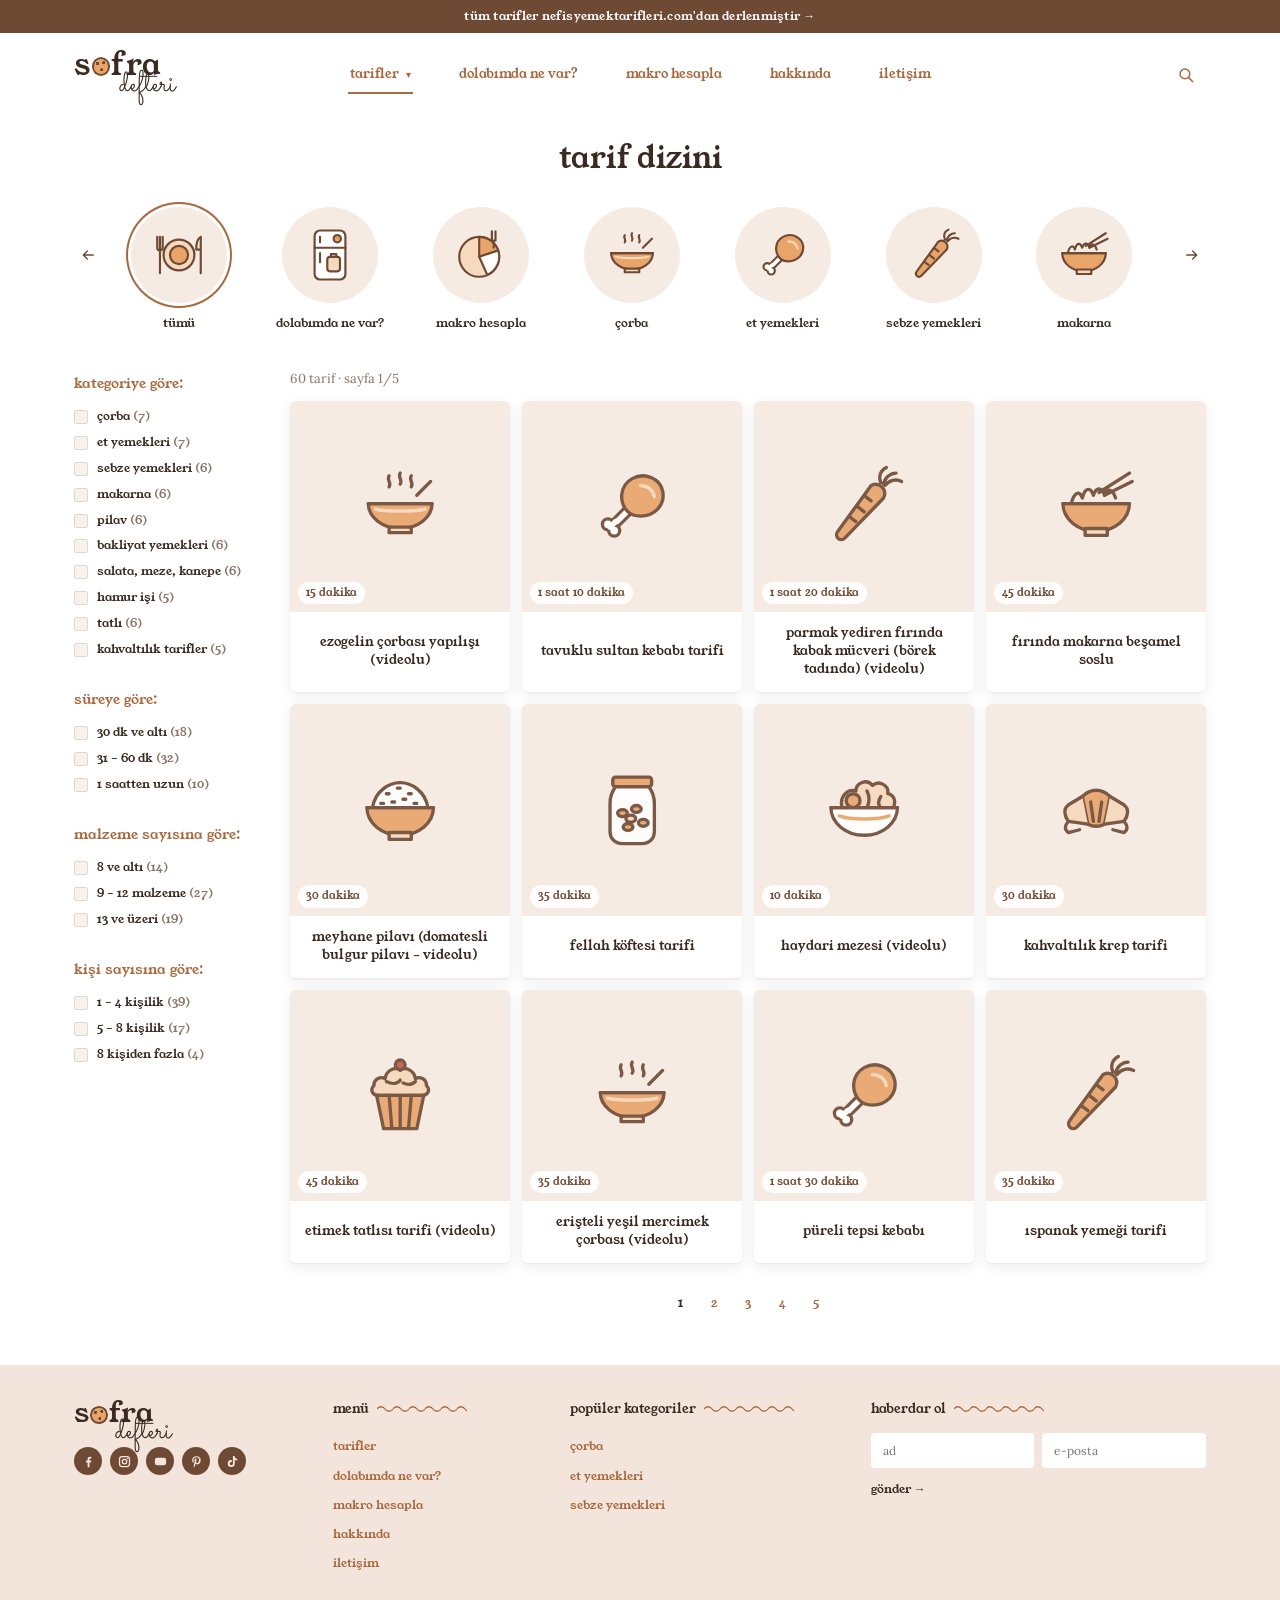
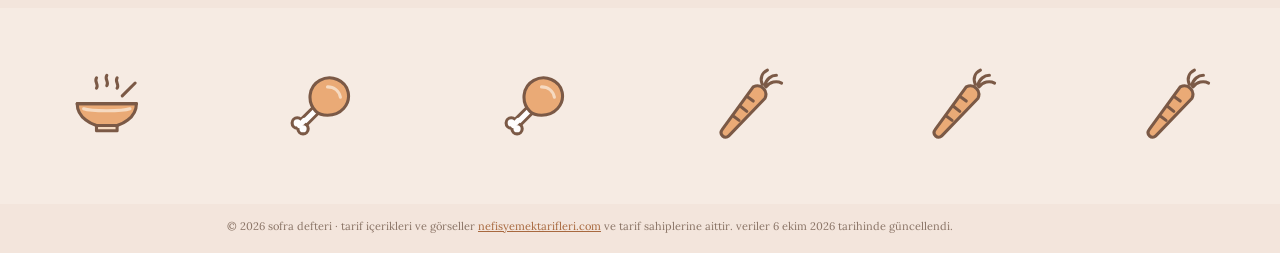
==== frontend/index.html @ 91c3bd10 "Proje dosyalarını repo köküne taşı, README, MIT lisansı ve og:image ekle - tarif-sitesi/ klasöründek" ====
<!doctype html>
<html lang="tr">
<head>
  <meta charset="utf-8">
  <meta name="viewport" content="width=device-width, initial-scale=1">
  <title>sofra defteri · tarif dizini</title>
  <meta name="description" content="Türk mutfağından seçilmiş tarifler: kategori, süre ve malzemeye göre filtrele, dolabındaki malzemelerle yapabileceklerini bul, günlük makro ihtiyacını hesapla.">
  <!-- Paylaşım önizlemesi (WhatsApp, X, LinkedIn, Facebook...) -->
  <link rel="canonical" href="https://sofradefteri.vercel.app/frontend/">
  <meta property="og:type" content="website">
  <meta property="og:site_name" content="sofra defteri">
  <meta property="og:locale" content="tr_TR">
  <meta property="og:title" content="sofra defteri · tarif dizini">
  <meta property="og:description" content="Türk mutfağından seçilmiş tarifler: kategori, süre ve malzemeye göre filtrele, dolabındaki malzemelerle yapabileceklerini bul, günlük makro ihtiyacını hesapla.">
  <meta property="og:url" content="https://sofradefteri.vercel.app/frontend/">
  <meta property="og:image" content="https://sofradefteri.vercel.app/og-image.png">
  <meta property="og:image:width" content="1200">
  <meta property="og:image:height" content="630">
  <meta property="og:image:alt" content="sofra defteri logosu ve yemek kategorisi ikonları">
  <meta name="twitter:card" content="summary_large_image">
  <meta name="twitter:title" content="sofra defteri · tarif dizini">
  <meta name="twitter:description" content="Türk mutfağından seçilmiş tarifler: kategori, süre ve malzemeye göre filtrele, dolabındaki malzemelerle yapabileceklerini bul, günlük makro ihtiyacını hesapla.">
  <meta name="twitter:image" content="https://sofradefteri.vercel.app/og-image.png">
  <meta name="referrer" content="no-referrer">
  <link rel="icon" href="data:image/svg+xml,%3Csvg xmlns='http://www.w3.org/2000/svg' viewBox='0 0 64 64'%3E%3Ccircle cx='32' cy='32' r='30' fill='%23f6ebe3'/%3E%3Cpath d='M14 32h36a18 18 0 0 1-36 0z' fill='%23e9a46a' stroke='%236e4a35' stroke-width='3'/%3E%3C/svg%3E">
  <link rel="preconnect" href="https://fonts.googleapis.com">
  <link rel="preconnect" href="https://fonts.gstatic.com" crossorigin>
  <link href="https://fonts.googleapis.com/css2?family=Young+Serif&family=Lora:wght@400;500;600&family=Sacramento&display=swap" rel="stylesheet">
  <link rel="stylesheet" href="css/style.css">
</head>
<body>
  <a class="skip-link" href="#main">içeriğe geç</a>

  <!-- Duyuru şeridi -->
  <div class="announce">
    <a href="https://www.nefisyemektarifleri.com" target="_blank" rel="noopener">
      tüm tarifler nefisyemektarifleri.com'dan derlenmiştir <span aria-hidden="true">→</span>
    </a>
  </div>

  <!-- Üst menü -->
  <header class="site-header">
    <div class="container header-inner">
      <a href="#/" class="logo" aria-label="sofra defteri ana sayfa">
        <span class="logo-word">s<span class="logo-dot" aria-hidden="true"></span>fra</span>
        <span class="logo-script">defteri</span>
      </a>

      <button class="nav-toggle" type="button" aria-expanded="false" aria-controls="main-nav" aria-label="menüyü aç">
        <span></span><span></span><span></span>
      </button>

      <nav id="main-nav" class="main-nav" aria-label="ana menü">
        <a href="#/" class="nav-link is-active" data-nav="recipes">tarifler <span class="caret" aria-hidden="true">▾</span></a>
        <a href="#/dolabim" class="nav-link" data-nav="pantry">dolabımda ne var?</a>
        <a href="#/makro" class="nav-link" data-nav="macro">makro hesapla</a>
        <a href="#/hakkinda" class="nav-link" data-nav="about">hakkında</a>
        <a href="#/iletisim" class="nav-link" data-nav="contact">iletişim</a>
      </nav>

      <button class="search-toggle" type="button" aria-expanded="false" aria-controls="search-bar" aria-label="tariflerde ara">
        <svg viewBox="0 0 24 24" width="18" height="18" aria-hidden="true"><circle cx="10.5" cy="10.5" r="6.5" fill="none" stroke="currentColor" stroke-width="2"/><path d="M15.5 15.5 21 21" stroke="currentColor" stroke-width="2" stroke-linecap="round"/></svg>
      </button>
    </div>

    <div id="search-bar" class="search-bar" hidden>
      <div class="container">
        <label class="search-field">
          <span class="visually-hidden">tarif ya da malzeme ara</span>
          <input id="search-input" type="search" placeholder="tarif adı ya da malzeme ara… (ör. mercimek, kıyma)" autocomplete="off">
        </label>
      </div>
    </div>
  </header>

  <main id="main">
    <!-- Liste görünümü -->
    <section id="view-index" class="view" aria-labelledby="index-title">
      <h1 id="index-title" class="page-title">tarif dizini</h1>

      <div class="cat-carousel container">
        <button class="carousel-arrow prev" type="button" aria-label="önceki kategoriler">
          <svg viewBox="0 0 24 24" width="16" height="16" aria-hidden="true"><path d="M20 12H5m6-6-6 6 6 6" fill="none" stroke="currentColor" stroke-width="2" stroke-linecap="round" stroke-linejoin="round"/></svg>
        </button>
        <ul id="cat-track" class="cat-track" role="list"></ul>
        <button class="carousel-arrow next" type="button" aria-label="sonraki kategoriler">
          <svg viewBox="0 0 24 24" width="16" height="16" aria-hidden="true"><path d="M4 12h15m-6-6 6 6-6 6" fill="none" stroke="currentColor" stroke-width="2" stroke-linecap="round" stroke-linejoin="round"/></svg>
        </button>
      </div>

      <div class="index-layout container">
        <button class="filter-toggle" type="button" aria-expanded="false" aria-controls="filters">
          filtrele <span id="filter-badge" class="filter-badge" hidden></span>
        </button>

        <aside id="filters" class="filters" aria-label="filtreler"></aside>

        <div class="results">
          <p id="result-info" class="result-info" aria-live="polite"></p>
          <ul id="recipe-grid" class="recipe-grid" role="list"></ul>
          <nav id="pagination" class="pagination" aria-label="sayfalar"></nav>
        </div>
      </div>
    </section>

    <!-- Dolabımda ne var? görünümü -->
    <section id="view-pantry" class="view" hidden></section>

    <!-- Makro hesaplama görünümü -->
    <section id="view-macro" class="view" hidden></section>

    <!-- Detay görünümü -->
    <section id="view-detail" class="view" hidden></section>

    <!-- Basit sayfalar -->
    <section id="view-page" class="view" hidden></section>
  </main>

  <!-- Alt bilgi -->
  <footer class="site-footer">
    <div class="container footer-grid">
      <div class="footer-brand">
        <a href="#/" class="logo" aria-label="sofra defteri ana sayfa">
          <span class="logo-word">s<span class="logo-dot" aria-hidden="true"></span>fra</span>
          <span class="logo-script">defteri</span>
        </a>
        <ul class="socials" role="list">
          <li><a href="#" aria-label="facebook"><svg viewBox="0 0 24 24" aria-hidden="true"><path d="M13.5 21v-7.5H16l.4-3h-2.9V8.6c0-.9.3-1.5 1.5-1.5h1.5V4.4c-.3 0-1.2-.1-2.2-.1-2.2 0-3.7 1.3-3.7 3.8v2.4H8.1v3h2.5V21z" fill="currentColor"/></svg></a></li>
          <li><a href="#" aria-label="instagram"><svg viewBox="0 0 24 24" aria-hidden="true"><rect x="4" y="4" width="16" height="16" rx="4.5" fill="none" stroke="currentColor" stroke-width="2"/><circle cx="12" cy="12" r="3.6" fill="none" stroke="currentColor" stroke-width="2"/><circle cx="16.8" cy="7.2" r="1.1" fill="currentColor"/></svg></a></li>
          <li><a href="#" aria-label="youtube"><svg viewBox="0 0 24 24" aria-hidden="true"><rect x="3" y="6" width="18" height="12" rx="3.5" fill="currentColor"/><path d="m10.3 9.3 4.6 2.7-4.6 2.7z" fill="#f3e5dc"/></svg></a></li>
          <li><a href="#" aria-label="pinterest"><svg viewBox="0 0 24 24" aria-hidden="true"><path d="M12.2 3.5c-4.8 0-7.2 3.4-7.2 6.3 0 1.7.7 3.3 2.1 3.9.2.1.4 0 .5-.3l.2-.8c.1-.3 0-.4-.2-.6-.4-.5-.7-1.1-.7-2 0-2.6 1.9-4.9 5-4.9 2.7 0 4.2 1.7 4.2 3.9 0 2.9-1.3 5.4-3.2 5.4-1.1 0-1.9-.9-1.6-2 .3-1.3.9-2.7.9-3.6 0-.8-.5-1.5-1.4-1.5-1.1 0-2 1.1-2 2.7 0 1 .3 1.6.3 1.6l-1.4 5.8c-.4 1.7-.1 3.8 0 4 0 .1.2.2.3.1.1-.2 1.4-1.8 1.9-3.4l.7-2.8c.4.7 1.4 1.3 2.5 1.3 3.3 0 5.6-3 5.6-7.1 0-3.1-2.6-6-6.5-6z" fill="currentColor"/></svg></a></li>
          <li><a href="#" aria-label="tiktok"><svg viewBox="0 0 24 24" aria-hidden="true"><path d="M15.6 3h-2.9v12.2a2.6 2.6 0 1 1-2.6-2.6c.3 0 .5 0 .8.1v-3a5.6 5.6 0 1 0 4.7 5.5V9.1a7 7 0 0 0 4 1.3V7.5a4.1 4.1 0 0 1-4-4.5z" fill="currentColor"/></svg></a></li>
        </ul>
      </div>

      <div class="footer-col">
        <h2 class="footer-heading">menü</h2>
        <ul role="list">
          <li><a href="#/">tarifler</a></li>
          <li><a href="#/dolabim">dolabımda ne var?</a></li>
          <li><a href="#/makro">makro hesapla</a></li>
          <li><a href="#/hakkinda">hakkında</a></li>
          <li><a href="#/iletisim">iletişim</a></li>
        </ul>
      </div>

      <div class="footer-col">
        <h2 class="footer-heading">popüler kategoriler</h2>
        <ul id="footer-cats" role="list"></ul>
      </div>

      <div class="footer-col footer-news">
        <h2 class="footer-heading">haberdar ol</h2>
        <form id="newsletter" class="newsletter" novalidate>
          <div class="newsletter-row">
            <label><span class="visually-hidden">adınız</span><input name="name" type="text" placeholder="ad" autocomplete="name"></label>
            <label><span class="visually-hidden">e-posta</span><input name="email" type="email" placeholder="e-posta" autocomplete="email" required></label>
          </div>
          <button type="submit" class="newsletter-send">gönder <span aria-hidden="true">→</span></button>
          <p class="newsletter-msg" role="status" aria-live="polite"></p>
        </form>
      </div>
    </div>

    <ul id="footer-strip" class="footer-strip" role="list"></ul>

    <p class="copyright container">
      © <span id="year"></span> sofra defteri · tarif içerikleri ve görseller
      <a href="https://www.nefisyemektarifleri.com" target="_blank" rel="noopener">nefisyemektarifleri.com</a>
      ve tarif sahiplerine aittir. <span id="data-date"></span>
    </p>
  </footer>

  <script src="js/icons.js"></script>
  <script src="js/app.js"></script>
</body>
</html>
---- frontend/css/style.css ----
/* ==========================================================================
   sofra defteri — tarif dizini
   Renkler ve ölçüler tek yerden yönetilsin diye değişkenlerde tutulur.
   ========================================================================== */
:root {
  --brown-900: #3b2a20;
  --brown-700: #6e4a35;   /* duyuru şeridi, ikon çizgileri */
  --brown-500: #a8693f;   /* menü linkleri, filtre başlıkları */
  --orange-300: #e9a46a;  /* ikon dolguları */
  --orange-100: #f7d9bd;
  --cream-200: #f6ebe3;   /* kategori daireleri */
  --cream-300: #f3e5dc;   /* footer */
  --line: #eadfd6;
  --text: #2b211b;
  --muted: #8a7466;
  --white: #ffffff;
  --card-shadow: 0 1px 2px rgba(59, 42, 32, .06), 0 4px 14px rgba(59, 42, 32, .08);
  --card-shadow-hover: 0 2px 4px rgba(59, 42, 32, .08), 0 12px 28px rgba(59, 42, 32, .14);

  --font-display: "Young Serif", Georgia, "Times New Roman", serif;
  --font-body: "Lora", Georgia, serif;
  --font-script: "Sacramento", "Brush Script MT", cursive;

  --container: 1180px;
  --gutter: 24px;
  --radius: 6px;
}

*, *::before, *::after { box-sizing: border-box; }
html { -webkit-text-size-adjust: 100%; scroll-behavior: smooth; }
body {
  margin: 0;
  background: var(--white);
  color: var(--text);
  font-family: var(--font-body);
  font-size: 15px;
  line-height: 1.55;
  overflow-x: hidden;
}
img { display: block; max-width: 100%; }
a { color: inherit; }
button { font: inherit; color: inherit; cursor: pointer; }
ul[role="list"] { list-style: none; margin: 0; padding: 0; }
[hidden] { display: none !important; }

.container { width: 100%; max-width: var(--container); margin: 0 auto; padding: 0 var(--gutter); }
.visually-hidden {
  position: absolute !important; width: 1px; height: 1px; overflow: hidden;
  clip: rect(0 0 0 0); white-space: nowrap; border: 0; padding: 0; margin: -1px;
}
.skip-link { position: absolute; left: -999px; top: 8px; background: var(--brown-700); color: #fff; padding: 8px 12px; z-index: 100; }
.skip-link:focus { left: 8px; }
:focus-visible { outline: 2px solid var(--brown-500); outline-offset: 2px; }

/* ---------- Duyuru şeridi ---------- */
.announce {
  background: var(--brown-700);
  color: #fff;
  text-align: center;
  font-family: var(--font-display);
  font-size: 12px;
  letter-spacing: .02em;
  padding: 7px 16px;
}
.announce a { text-decoration: none; }
.announce a:hover { text-decoration: underline; }

/* ---------- Header ---------- */
.site-header { background: var(--white); position: relative; z-index: 20; }
.header-inner {
  display: grid;
  grid-template-columns: 1fr auto 1fr;
  align-items: center;
  height: 84px;
}
.logo { text-decoration: none; display: inline-flex; flex-direction: column; line-height: 1; color: var(--brown-900); justify-self: start; }
.logo-word { font-family: var(--font-display); font-size: 30px; letter-spacing: .01em; display: inline-flex; align-items: center; }
.logo-dot {
  /* "o" harfi yerine kurabiye benzeri küçük daire (tasarımdaki logo detayı) */
  width: .62em; height: .62em; margin: .12em .04em 0; border-radius: 50%;
  background:
    radial-gradient(circle at 30% 35%, var(--brown-700) 0 9%, transparent 10%),
    radial-gradient(circle at 65% 30%, var(--brown-700) 0 8%, transparent 9%),
    radial-gradient(circle at 55% 68%, var(--brown-700) 0 9%, transparent 10%),
    var(--orange-300);
  box-shadow: inset 0 0 0 2px var(--brown-700);
}
.logo-script { font-family: var(--font-script); font-size: 30px; color: var(--brown-900); margin: -10px 0 0 52%; }

.main-nav { display: flex; gap: 44px; justify-self: center; }
.nav-link {
  font-family: var(--font-display);
  font-size: 13px;
  color: var(--brown-500);
  text-decoration: none;
  padding: 8px 2px;
  border-bottom: 2px solid transparent;
}
.nav-link .caret { font-size: 10px; margin-left: 4px; }
.nav-link:hover { color: var(--brown-700); }
.nav-link.is-active { border-bottom-color: var(--brown-500); }

.search-toggle {
  justify-self: end; border: 0; background: none; color: var(--brown-500);
  width: 40px; height: 40px; border-radius: 50%; display: grid; place-items: center;
}
.search-toggle:hover, .search-toggle[aria-expanded="true"] { background: var(--cream-200); }

.nav-toggle { display: none; }

.search-bar { border-top: 1px solid var(--line); border-bottom: 1px solid var(--line); background: var(--white); padding: 14px 0; }
.search-field input {
  width: 100%; border: 1px solid var(--line); border-radius: 999px;
  padding: 11px 18px; font: 15px var(--font-body); color: var(--text); background: #fffdfb;
}
.search-field input:focus { outline: none; border-color: var(--brown-500); box-shadow: 0 0 0 3px var(--cream-200); }

/* ---------- Sayfa başlığı ---------- */
.page-title {
  font-family: var(--font-display);
  font-weight: 400;
  font-size: 30px;
  text-align: center;
  color: var(--brown-900);
  margin: 18px 0 22px;
}

/* ---------- Kategori karuseli ---------- */
.cat-carousel { display: flex; align-items: flex-start; gap: 8px; margin: -6px auto 32px; }
.carousel-arrow {
  flex: 0 0 auto; margin-top: 44px; border: 0; background: none; color: var(--brown-700);
  width: 28px; height: 28px; border-radius: 50%; display: grid; place-items: center;
}
.carousel-arrow:hover { background: var(--cream-200); }
.carousel-arrow:disabled { opacity: .25; cursor: default; background: none; }
/* ".cat-carousel .cat-track": üstteki ul[role="list"] { padding: 0 } sıfırlamasını ezmek için */
.cat-carousel .cat-track {
  flex: 1; display: flex; gap: 12px; overflow-x: auto; scroll-snap-type: x mandatory;
  /* Seçili dairenin halkası (5px) + hover yükselmesi (3px) kesilmesin diye 10px iç boşluk */
  scrollbar-width: none; scroll-behavior: smooth; padding: 10px 8px;
}
.cat-track::-webkit-scrollbar { display: none; }
.cat-track li { flex: 0 0 calc((100% - 6 * 12px) / 7); scroll-snap-align: start; }
.cat-item {
  width: 100%; border: 0; background: none; padding: 0;
  display: flex; flex-direction: column; align-items: center; gap: 12px;
}
.cat-circle {
  width: 96px; height: 96px; border-radius: 50%; background: var(--cream-200);
  display: grid; place-items: center; transition: transform .2s ease, box-shadow .2s ease;
}
.cat-circle svg { width: 58px; height: 58px; }
.cat-item:hover .cat-circle { transform: translateY(-3px); }
.cat-item.is-active .cat-circle { box-shadow: 0 0 0 3px var(--white), 0 0 0 5px var(--brown-500); }
.cat-label { font-family: var(--font-display); font-size: 12px; color: var(--brown-900); text-align: center; line-height: 1.3; }

/* ---------- Liste düzeni ---------- */
.index-layout { display: grid; grid-template-columns: 190px 1fr; gap: 26px; align-items: start; padding-bottom: 48px; }

.filter-toggle { display: none; }

.filters { position: sticky; top: 16px; }
.filter-group { border: 0; margin: 0 0 26px; padding: 0; }
.filter-group legend {
  font-family: var(--font-display); font-size: 14px; color: var(--brown-500);
  padding: 0; margin-bottom: 10px;
}
.filter-option {
  display: flex; align-items: center; gap: 9px; font-family: var(--font-display);
  font-size: 11.5px; color: var(--brown-900); padding: 4px 0; cursor: pointer; user-select: none;
}
.filter-option input {
  appearance: none; -webkit-appearance: none; margin: 0; flex: 0 0 auto;
  width: 14px; height: 14px; border: 1px solid #e3d6cc; background: #f8f1ec; border-radius: 2px;
  display: grid; place-items: center; cursor: pointer;
}
.filter-option input:checked { background: var(--brown-500); border-color: var(--brown-500); }
.filter-option input:checked::after { content: ""; width: 7px; height: 4px; border: 2px solid #fff; border-top: 0; border-right: 0; transform: translateY(-1px) rotate(-45deg); }
.filter-option input:disabled + span { opacity: .4; }
.filter-option .count { color: var(--muted); }
.filter-clear {
  border: 0; background: none; padding: 0; font-family: var(--font-display); font-size: 12px;
  color: var(--brown-500); text-decoration: underline; text-underline-offset: 3px;
}

.result-info { margin: -4px 0 12px; font-size: 13px; color: var(--muted); min-height: 1.4em; }
.result-info button { border: 0; background: none; padding: 0; color: var(--brown-500); text-decoration: underline; font-size: 13px; }

/* ---------- Kartlar ---------- */
.recipe-grid { display: grid; grid-template-columns: repeat(4, minmax(0, 1fr)); gap: 12px; }
.recipe-card {
  height: 100%; display: flex; flex-direction: column; background: var(--white);
  border-radius: var(--radius); box-shadow: var(--card-shadow); overflow: hidden;
  text-decoration: none; transition: box-shadow .2s ease, transform .2s ease;
}
.recipe-card:hover { box-shadow: var(--card-shadow-hover); transform: translateY(-2px); }
.card-media { position: relative; aspect-ratio: 1 / .96; background: var(--cream-200); overflow: hidden; }
.card-media img { width: 100%; height: 100%; object-fit: cover; transition: transform .4s ease; }
.recipe-card:hover .card-media img { transform: scale(1.04); }
.card-badge {
  position: absolute; left: 8px; bottom: 8px; background: rgba(255, 255, 255, .92); color: var(--brown-700);
  font-family: var(--font-display); font-size: 10.5px; padding: 3px 8px; border-radius: 999px;
}
.card-title {
  font-family: var(--font-display); font-weight: 400; font-size: 12.5px; line-height: 1.45;
  color: var(--brown-900); text-align: center; margin: 0; padding: 12px 12px 14px;
  text-transform: lowercase; flex: 1; display: flex; align-items: center; justify-content: center;
}
.img-fallback { width: 100%; height: 100%; display: grid; place-items: center; background: var(--cream-200); }
.img-fallback svg { width: 42%; height: 42%; opacity: .9; }

.empty-state { grid-column: 1 / -1; text-align: center; padding: 60px 20px; color: var(--muted); }
.empty-state strong { display: block; font-family: var(--font-display); font-weight: 400; font-size: 18px; color: var(--brown-900); margin-bottom: 6px; }

/* İskelet yükleniyor kartları */
.skeleton .card-media, .skeleton .card-title span {
  background: linear-gradient(90deg, #f6ede6 0%, #fbf5f1 50%, #f6ede6 100%); background-size: 200% 100%;
  animation: shimmer 1.2s infinite linear;
}
.skeleton .card-title span { display: block; width: 70%; height: 12px; border-radius: 4px; }
@keyframes shimmer { to { background-position: -200% 0; } }

/* ---------- Sayfalama ---------- */
.pagination { display: flex; justify-content: center; flex-wrap: wrap; gap: 6px; margin-top: 26px; }
.page-btn {
  min-width: 28px; height: 28px; border: 0; background: none; border-radius: 4px;
  font-family: var(--font-display); font-size: 12px; color: var(--brown-500);
}
.page-btn:hover { background: var(--cream-200); }
.page-btn[aria-current="page"] { color: var(--brown-900); font-size: 13px; }
.page-btn:disabled { opacity: .3; cursor: default; background: none; }

/* ---------- Detay ---------- */
.detail { padding: 8px 0 56px; }
.breadcrumb { font-family: var(--font-display); font-size: 12px; color: var(--muted); margin: 6px 0 22px; display: flex; flex-wrap: wrap; gap: 6px; }
.breadcrumb a { color: var(--brown-500); text-decoration: none; }
.breadcrumb a:hover { text-decoration: underline; }
.detail-grid { display: grid; grid-template-columns: minmax(0, 1.05fr) minmax(0, 1fr); gap: 44px; align-items: start; }
.detail-media { position: sticky; top: 16px; border-radius: 10px; overflow: hidden; box-shadow: var(--card-shadow); aspect-ratio: 4 / 3.4; background: var(--cream-200); }
.detail-media img { width: 100%; height: 100%; object-fit: cover; }
.detail-cat {
  display: inline-block; font-family: var(--font-display); font-size: 12px; color: var(--brown-500);
  background: var(--cream-200); border-radius: 999px; padding: 4px 12px; text-decoration: none;
}
.detail-title { font-family: var(--font-display); font-weight: 400; font-size: 32px; line-height: 1.2; color: var(--brown-900); margin: 14px 0 20px; text-transform: lowercase; }
.detail-meta { display: grid; grid-template-columns: repeat(3, 1fr); border-top: 1px solid var(--line); border-bottom: 1px solid var(--line); margin-bottom: 26px; }
.meta-item { padding: 14px 8px; text-align: center; }
.meta-item + .meta-item { border-left: 1px solid var(--line); }
.meta-item svg { width: 26px; height: 26px; margin: 0 auto 6px; color: var(--brown-500); }
.meta-label { display: block; font-size: 11px; color: var(--muted); text-transform: lowercase; }
.meta-value { display: block; font-family: var(--font-display); font-size: 14px; color: var(--brown-900); }
.ing-head { display: flex; align-items: baseline; justify-content: space-between; gap: 12px; margin-bottom: 8px; }
.ing-head h2 { font-family: var(--font-display); font-weight: 400; font-size: 19px; color: var(--brown-500); margin: 0; }
.ing-head span { font-size: 12px; color: var(--muted); }
.ing-list { margin-bottom: 26px; }
.ing-item { display: flex; gap: 12px; align-items: flex-start; padding: 9px 0; border-bottom: 1px dashed var(--line); cursor: pointer; }
.ing-item input { margin-top: 5px; accent-color: var(--brown-500); width: 15px; height: 15px; flex: 0 0 auto; }
.ing-item input:checked + span { text-decoration: line-through; color: var(--muted); }
.btn-primary {
  display: inline-flex; align-items: center; gap: 8px; background: var(--brown-700); color: #fff;
  font-family: var(--font-display); font-size: 14px; text-decoration: none; padding: 12px 22px; border-radius: 999px;
  transition: background .2s ease;
}
.btn-primary:hover { background: var(--brown-900); }
.source-note { font-size: 12px; color: var(--muted); margin-top: 10px; }
.related { margin-top: 56px; }
.related h2 { font-family: var(--font-display); font-weight: 400; font-size: 22px; text-align: center; color: var(--brown-900); margin: 0 0 22px; }

/* ---------- Dolabımda ne var? ---------- */
.pantry { padding-bottom: 56px; }
.pantry .page-title { margin-bottom: 6px; }
.pantry-lead { text-align: center; color: var(--muted); max-width: 560px; margin: 0 auto 30px; }
.pantry-layout { display: grid; grid-template-columns: 320px minmax(0, 1fr); gap: 30px; align-items: start; }
.pantry-panel {
  position: sticky; top: 16px; max-height: calc(100vh - 32px); overflow-y: auto;
  background: #fffaf6; border: 1px solid var(--line); border-radius: 10px; padding: 18px;
}
.pantry-panel .search-field input { padding: 9px 14px; font-size: 14px; }
.pantry-selected { margin: 14px 0 6px; }
.pantry-selected-head { display: flex; justify-content: space-between; align-items: baseline; margin-bottom: 8px; font-family: var(--font-display); font-size: 13px; color: var(--brown-900); }
.pantry-hint { font-size: 13px; color: var(--muted); margin: 0; }
.staple-toggle { margin: 6px 0 14px; padding: 10px 0; border-top: 1px dashed var(--line); border-bottom: 1px dashed var(--line); font-size: 12px; }
.pantry-group { margin-bottom: 18px; }
.chip-list { display: flex; flex-wrap: wrap; gap: 6px; }
.chip {
  border: 1px solid var(--line); background: #fff; border-radius: 999px; padding: 5px 11px;
  font-family: var(--font-display); font-size: 12px; color: var(--brown-900); line-height: 1.3;
  transition: background .15s, border-color .15s, color .15s;
}
.chip:hover { border-color: var(--brown-500); }
.chip.is-on { background: var(--brown-500); border-color: var(--brown-500); color: #fff; }
.chip-count { color: var(--muted); font-size: 10.5px; margin-left: 2px; }
.chip.is-on .chip-count { color: rgba(255, 255, 255, .8); }

.pantry-results { min-height: 320px; scroll-margin-top: 16px; }
.pantry-jump { display: none; }
.pantry-empty {
  display: flex; flex-direction: column; align-items: center; text-align: center; gap: 10px;
  padding: 46px 20px; border: 1px dashed var(--line); border-radius: 12px;
}
.pantry-empty strong { font-family: var(--font-display); font-weight: 400; font-size: 19px; color: var(--brown-900); }
.pantry-empty p { margin: 0; color: var(--muted); font-size: 14px; }
.pantry-empty .chip-list { justify-content: center; max-width: 460px; }
.pantry-none { background: var(--cream-200); border-radius: 10px; padding: 16px 18px; margin-bottom: 26px; color: var(--brown-700); font-size: 14px; }
.pantry-none strong { display: block; font-family: var(--font-display); font-weight: 400; font-size: 16px; color: var(--brown-900); }
.pantry-section + .pantry-section { margin-top: 36px; }
.pantry-section h2 { font-family: var(--font-display); font-weight: 400; font-size: 20px; color: var(--brown-900); margin: 0 0 14px; }
.pantry-section h2 span { color: var(--muted); font-size: 15px; }
.pantry-grid { grid-template-columns: repeat(3, minmax(0, 1fr)); }
.card-match { padding: 0 12px 13px; margin-top: -4px; }
.match-bar { height: 5px; border-radius: 999px; background: var(--cream-200); overflow: hidden; }
.match-bar span { display: block; height: 100%; background: var(--orange-300); border-radius: inherit; }
.match-bar.is-ready span { background: #7d9a5a; }
.match-text { margin: 7px 0 0; font-size: 11.5px; line-height: 1.4; color: var(--muted); text-align: center; }
.match-text strong { color: var(--brown-700); font-weight: 600; }
.match-text.is-ready { color: #5f7d40; }
.pantry-note { background: var(--cream-200); border-radius: 8px; padding: 10px 14px; font-size: 13px; color: var(--brown-700); margin: -10px 0 20px; }
.pantry-note a { color: var(--brown-500); }

/* ---------- Makro hesaplama ---------- */
.macro { padding: 28px var(--gutter) 64px; }
.calc { max-width: 980px; margin: 0 auto; }
.calc-box {
  position: relative; border: 2px solid #ebe4de; border-radius: 16px; margin: 0; padding: 26px 30px 22px; min-width: 0;
}
.calc-legend {
  font-family: var(--font-display); font-size: 21px; color: var(--brown-900);
  background: var(--cream-200); border-radius: 8px; padding: 10px 20px; margin-left: -6px;
}
.calc-required { margin: 4px 0 22px; font-size: 15px; }
.req { color: #c8372d; font-weight: 700; }
.calc-row { display: grid; grid-template-columns: 220px minmax(0, 1fr); gap: 6px 18px; align-items: start; padding: 10px 0; }
.calc-label { font-family: var(--font-display); font-size: 16px; color: var(--brown-900); padding-top: 6px; }
.calc-control { min-width: 0; }
.calc-stack { display: grid; gap: 14px; padding-top: 6px; }
.calc-radio { display: inline-flex; align-items: center; gap: 10px; font-size: 16px; cursor: pointer; width: fit-content; }
.calc-radio input { width: 18px; height: 18px; margin: 0; accent-color: var(--brown-700); }
.calc-select {
  width: 100%; max-width: 620px; font: 16px var(--font-body); color: var(--text); background: #fff;
  border: 2px solid var(--brown-500); border-radius: 6px; padding: 10px 12px;
}
.calc-inline { display: flex; align-items: center; gap: 12px; }
.calc-input {
  width: 96px; height: 46px; border: 1px solid #d9d2cc; border-radius: 2px; padding: 0 10px;
  font: 16px var(--font-body); color: var(--text); box-shadow: inset 0 1px 2px rgba(0, 0, 0, .05);
}
.calc-input:focus, .calc-select:focus { outline: none; border-color: var(--brown-700); box-shadow: 0 0 0 3px var(--cream-200); }
.calc-hint { font-size: 16px; color: var(--muted); }
.calc-error { margin: 6px 0 0; font-size: 13px; color: #b3372c; min-height: 0; }
.calc-error:empty { display: none; }
.has-error .calc-input, .has-error .calc-select { border-color: #c8372d; }
.calc-actions { display: flex; justify-content: space-between; align-items: center; gap: 16px; margin: 22px 0 0 238px; max-width: 760px; }
.calc-btn { border: 0; border-radius: 4px; font-family: var(--font-display); font-size: 20px; padding: 16px 52px; box-shadow: 0 2px 6px rgba(0, 0, 0, .12); transition: filter .15s, transform .15s; }
.calc-btn:hover { filter: brightness(1.06); transform: translateY(-1px); }
.calc-btn-primary { background: var(--brown-700); color: #fff; }
.calc-btn-reset { background: #efefef; color: #1f1f1f; }
.calc-tools { display: flex; justify-content: flex-end; gap: 10px; margin-top: 26px; flex-wrap: wrap; }
.calc-pill {
  display: inline-flex; align-items: center; gap: 10px; border: 0; border-radius: 10px; padding: 10px 18px;
  background: var(--cream-200); color: var(--brown-900); font-family: var(--font-display); font-size: 15px;
}
.calc-pill:hover { background: var(--orange-100); }
.calc-toast { text-align: right; font-size: 13px; color: var(--brown-700); margin: 8px 0 0; min-height: 1.2em; word-break: break-all; }
.embed-box { margin-top: 10px; display: grid; gap: 8px; }
.embed-box label { font-size: 13px; color: var(--muted); }
.embed-box textarea { width: 100%; font: 12px ui-monospace, SFMono-Regular, Menlo, monospace; border: 1px solid var(--line); border-radius: 8px; padding: 10px; resize: vertical; background: #fffaf6; }
.embed-box .calc-pill { justify-self: end; }

.macro-result { max-width: 1180px; margin: 0 auto; scroll-margin-top: 16px; }
.macro-result:not(:empty) { margin-top: 40px; }
.macro-heading { font-family: var(--font-display); font-weight: 400; font-size: 24px; color: var(--brown-900); margin: 0 0 16px; }
.macro-summary { background: #fffaf6; border: 1px solid var(--line); border-radius: 14px; padding: 24px; }
.macro-grid { display: grid; grid-template-columns: 1.1fr repeat(3, 1fr); gap: 14px; }
.macro-kcal { background: var(--brown-700); color: #fff; border-radius: 12px; padding: 18px; display: flex; flex-direction: column; justify-content: center; }
.macro-kcal-value { font-family: var(--font-display); font-size: 40px; line-height: 1.05; }
.macro-kcal-unit { font-size: 14px; opacity: .85; }
.macro-kcal-goal { margin-top: 10px; font-size: 13px; background: rgba(255, 255, 255, .14); border-radius: 999px; padding: 3px 10px; width: fit-content; }
.macro-tile { background: #fff; border: 1px solid var(--line); border-radius: 12px; padding: 16px; display: flex; flex-direction: column; gap: 4px; }
.macro-tile-label { font-size: 13px; color: var(--muted); }
.macro-tile-value { font-family: var(--font-display); font-size: 28px; color: var(--brown-900); }
.macro-tile-pct { font-size: 12px; color: var(--muted); }
.macro-bar { height: 6px; background: var(--cream-200); border-radius: 999px; overflow: hidden; margin: 4px 0; }
.macro-bar span { display: block; height: 100%; border-radius: inherit; }
.is-protein .macro-bar span { background: #8a5a3c; }
.is-carbs .macro-bar span { background: var(--orange-300); }
.is-fat .macro-bar span { background: #c9a24a; }
.macro-facts { display: grid; grid-template-columns: repeat(4, 1fr); gap: 10px; margin: 18px 0 0; }
.macro-facts div { border-top: 1px dashed var(--line); padding-top: 10px; }
.macro-facts dt { font-size: 12px; color: var(--muted); }
.macro-facts dd { margin: 2px 0 0; font-family: var(--font-display); font-size: 16px; color: var(--brown-900); }
.macro-notes { margin: 16px 0 0; padding-left: 18px; font-size: 12.5px; color: var(--muted); }
.macro-notes li + li { margin-top: 4px; }
.macro-recipes { margin-top: 40px; }
.macro-recipes-head { display: flex; justify-content: space-between; align-items: baseline; gap: 16px; flex-wrap: wrap; }
.macro-recipes-head .macro-heading { margin-bottom: 6px; }
.macro-filter { font-family: var(--font-display); font-size: 13px; color: var(--brown-700); }
.macro-filter select { margin-left: 6px; font: 13px var(--font-body); border: 1px solid var(--line); border-radius: 999px; padding: 6px 12px; background: #fff; color: var(--text); }
.macro-recipes-lead { margin: 0 0 16px; font-size: 13.5px; color: var(--muted); }
.card-flag {
  position: absolute; right: 8px; top: 8px; background: #5f7d40; color: #fff; font-family: var(--font-display);
  font-size: 10.5px; padding: 3px 8px; border-radius: 999px;
}
.card-nutri { padding: 0 12px 13px; margin-top: -4px; text-align: center; }
.nutri-portion { margin: 0; font-size: 11.5px; color: var(--muted); }
.nutri-portion strong { color: var(--brown-700); font-weight: 600; }
.nutri-macros { display: flex; justify-content: center; gap: 6px; margin: 7px 0 0; }
.nutri-macros span { background: var(--cream-200); color: var(--brown-700); border-radius: 999px; padding: 2px 8px; font-size: 11px; font-family: var(--font-display); }

.detail-nutri { border: 1px solid var(--line); border-radius: 10px; padding: 12px 14px; margin: -8px 0 22px; }
.detail-nutri-head { display: flex; justify-content: space-between; align-items: baseline; margin-bottom: 8px; }
.detail-nutri-head h2 { font-family: var(--font-display); font-weight: 400; font-size: 15px; color: var(--brown-500); margin: 0; }
.detail-nutri-head span { font-size: 11.5px; color: var(--muted); }
.detail-nutri-grid { display: grid; grid-template-columns: repeat(4, 1fr); text-align: center; }
.detail-nutri-grid div + div { border-left: 1px solid var(--line); }
.detail-nutri-grid strong { display: block; font-family: var(--font-display); font-weight: 400; font-size: 17px; color: var(--brown-900); }
.detail-nutri-grid span { font-size: 11px; color: var(--muted); }

/* Sitene Ekle: iframe içinde yalnızca araç görünür */
.is-embed .announce, .is-embed .site-header, .is-embed .site-footer, .is-embed .skip-link { display: none !important; }
.is-embed .macro { padding-top: 12px; }

/* ---------- Basit sayfa ---------- */
.simple-page { max-width: 680px; margin: 0 auto; padding: 10px var(--gutter) 64px; }
.simple-page p { font-size: 16px; }
.simple-page a { color: var(--brown-500); }

/* ---------- Footer ---------- */
.site-footer { background: var(--cream-300); padding-top: 34px; }
.footer-grid { display: grid; grid-template-columns: 1.1fr 1fr 1.3fr 1.6fr; gap: 28px; padding-bottom: 28px; }
.footer-brand .logo-word { font-size: 28px; }
.socials { display: flex; gap: 8px; margin-top: 22px; }
.socials a {
  width: 28px; height: 28px; border-radius: 50%; background: var(--brown-700); color: var(--cream-300);
  display: grid; place-items: center; transition: background .2s;
}
.socials a:hover { background: var(--brown-500); }
.socials svg { width: 15px; height: 15px; }
.footer-heading {
  font-family: var(--font-display); font-weight: 400; font-size: 13px; color: var(--brown-900);
  margin: 0 0 14px; display: flex; align-items: center; gap: 8px;
}
.footer-heading::after {
  /* tasarımdaki dalgalı çizgi */
  content: ""; flex: 1; max-width: 90px; height: 8px;
  background: url("data:image/svg+xml,%3Csvg xmlns='http://www.w3.org/2000/svg' width='16' height='8' viewBox='0 0 16 8'%3E%3Cpath d='M0 4c2-3 6-3 8 0s6 3 8 0' fill='none' stroke='%23a8693f' stroke-width='1.3'/%3E%3C/svg%3E") repeat-x left center;
}
.footer-col ul li { margin-bottom: 6px; }
.footer-col a { font-family: var(--font-display); font-size: 12px; color: var(--brown-500); text-decoration: none; }
.footer-col a:hover { text-decoration: underline; }
.newsletter-row { display: grid; grid-template-columns: 1fr 1fr; gap: 8px; }
.newsletter input {
  width: 100%; border: 0; border-radius: 4px; background: #fff; padding: 10px 12px;
  font: 12px var(--font-body); color: var(--text);
}
.newsletter input:focus { outline: 2px solid var(--brown-500); }
.newsletter input[aria-invalid="true"] { outline: 2px solid #c0553a; }
.newsletter-send { border: 0; background: none; padding: 0; margin-top: 12px; font-family: var(--font-display); font-size: 12px; color: var(--brown-900); }
.newsletter-send:hover { color: var(--brown-500); }
.newsletter-msg { font-size: 12px; color: var(--brown-700); margin: 8px 0 0; min-height: 1.2em; }

.footer-strip { display: grid; grid-template-columns: repeat(6, 1fr); }
.footer-strip a { display: block; aspect-ratio: 1 / .92; overflow: hidden; background: var(--cream-200); }
.footer-strip img { width: 100%; height: 100%; object-fit: cover; transition: transform .4s ease, opacity .2s; }
.footer-strip a:hover img { transform: scale(1.05); opacity: .9; }
.copyright { font-size: 11px; color: var(--muted); text-align: center; padding-top: 14px; padding-bottom: 18px; margin: 0; }
.copyright a { color: var(--brown-500); }

/* ==========================================================================
   Duyarlı düzen
   ========================================================================== */
@media (max-width: 1080px) {
  .recipe-grid { grid-template-columns: repeat(3, minmax(0, 1fr)); }
  .pantry-grid { grid-template-columns: repeat(2, minmax(0, 1fr)); }
  .main-nav { gap: 22px; }
  .cat-track li { flex-basis: calc((100% - 4 * 12px) / 5); }
}

@media (max-width: 860px) {
  :root { --gutter: 16px; }
  .header-inner { grid-template-columns: auto 1fr auto auto; height: 70px; gap: 6px; }
  .logo-word { font-size: 25px; }
  .logo-script { font-size: 25px; }
  .nav-toggle {
    display: grid; gap: 4px; justify-self: end; border: 0; background: none; width: 40px; height: 40px; place-content: center; grid-column: 3;
  }
  .nav-toggle span { display: block; width: 20px; height: 2px; background: var(--brown-700); border-radius: 2px; }
  .search-toggle { grid-column: 4; grid-row: 1; }
  .main-nav {
    display: none; position: absolute; left: 0; right: 0; top: 70px; background: #fff;
    flex-direction: column; gap: 0; padding: 6px var(--gutter) 14px; border-bottom: 1px solid var(--line);
    box-shadow: 0 12px 24px rgba(59, 42, 32, .08);
  }
  .main-nav.is-open { display: flex; }
  .nav-link { padding: 12px 0; font-size: 15px; border-bottom: 1px solid var(--line); }
  .nav-link.is-active { border-bottom-color: var(--line); color: var(--brown-900); }

  .page-title { font-size: 26px; }
  .carousel-arrow { display: none; }
  .cat-track li { flex-basis: 92px; }
  .cat-circle { width: 76px; height: 76px; }
  .cat-circle svg { width: 46px; height: 46px; }
  .cat-carousel { margin-bottom: 22px; padding-right: 0; }

  .index-layout { grid-template-columns: 1fr; gap: 14px; }
  .filter-toggle {
    display: inline-flex; align-items: center; gap: 8px; justify-self: start; border: 1px solid var(--line); background: #fff;
    border-radius: 999px; padding: 8px 16px; font-family: var(--font-display); font-size: 13px; color: var(--brown-700);
  }
  .filter-badge { background: var(--brown-500); color: #fff; border-radius: 999px; font-size: 11px; min-width: 18px; padding: 0 6px; text-align: center; }
  .filters { display: none; position: static; background: #fffaf6; border: 1px solid var(--line); border-radius: 10px; padding: 16px; }
  .filters.is-open { display: grid; grid-template-columns: repeat(auto-fit, minmax(150px, 1fr)); gap: 0 18px; }
  .filters .filter-actions { grid-column: 1 / -1; }
  .recipe-grid { grid-template-columns: repeat(2, minmax(0, 1fr)); }

  .detail-grid { grid-template-columns: 1fr; gap: 24px; }
  .pantry-layout { grid-template-columns: 1fr; gap: 20px; }
  .pantry-panel { position: static; max-height: none; overflow: visible; }
  .calc-box { padding: 20px 16px 18px; }
  .calc-legend { font-size: 17px; padding: 8px 14px; margin-left: 0; }
  .calc-row { grid-template-columns: 1fr; padding: 8px 0; }
  .calc-label { padding-top: 0; }
  .calc-actions { margin-left: 0; }
  .calc-btn { flex: 1; padding: 14px 10px; font-size: 18px; }
  .macro-grid { grid-template-columns: 1fr 1fr; }
  .macro-kcal { grid-column: 1 / -1; }
  .macro-facts { grid-template-columns: 1fr 1fr; }
  .pantry-jump:not([hidden]) {
    display: block; position: sticky; bottom: 12px; width: 100%; margin-top: 8px; border: 0; border-radius: 999px;
    background: var(--brown-700); color: #fff; font-family: var(--font-display); font-size: 14px; padding: 12px 16px;
    box-shadow: 0 6px 18px rgba(59, 42, 32, .25);
  }
  .pantry-grid { grid-template-columns: repeat(2, minmax(0, 1fr)); }
  .detail-media { position: static; }
  .detail-title { font-size: 26px; }

  .footer-grid { grid-template-columns: 1fr 1fr; }
  .footer-brand, .footer-news { grid-column: 1 / -1; }
  .footer-strip { grid-template-columns: repeat(3, 1fr); }
}

@media (max-width: 420px) {
  .card-title { font-size: 12px; padding: 10px 8px 12px; }
  .newsletter-row { grid-template-columns: 1fr; }
}

@media (prefers-reduced-motion: reduce) {
  *, *::before, *::after { transition: none !important; animation: none !important; scroll-behavior: auto !important; }
}
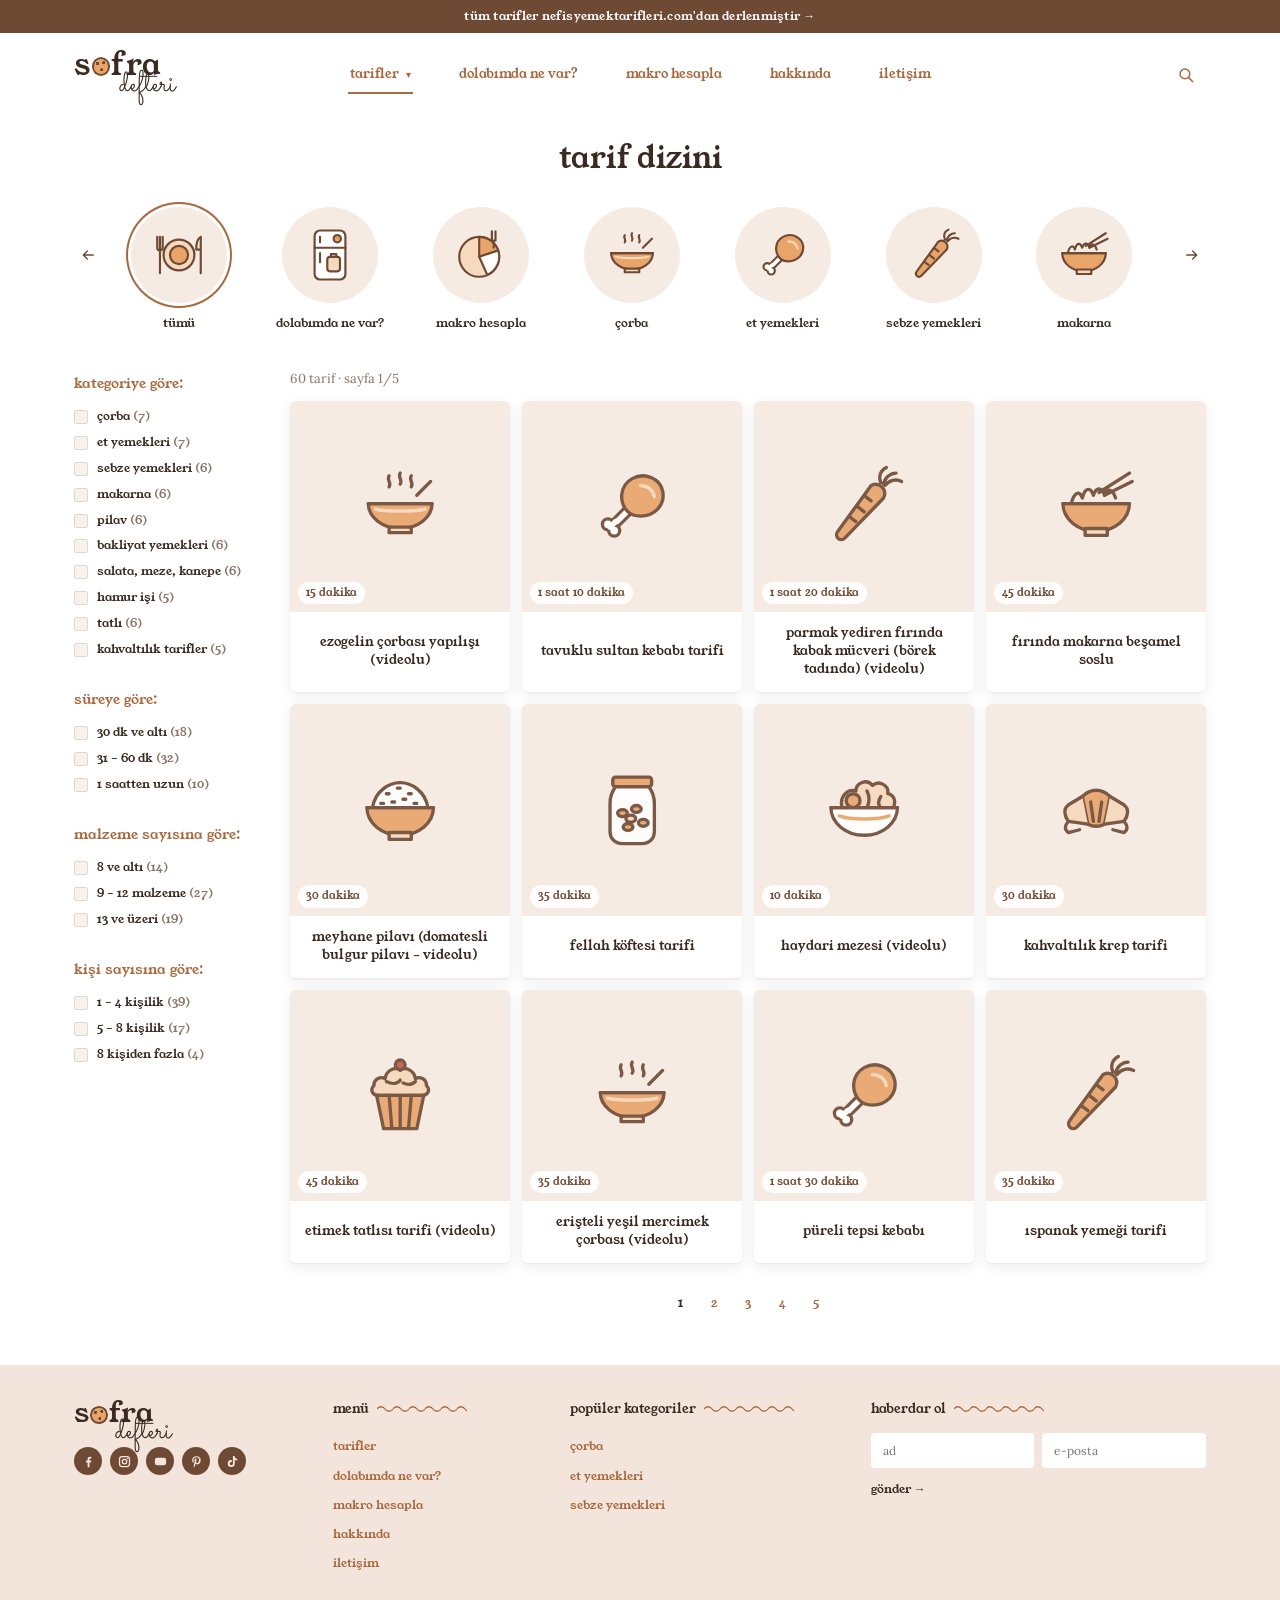
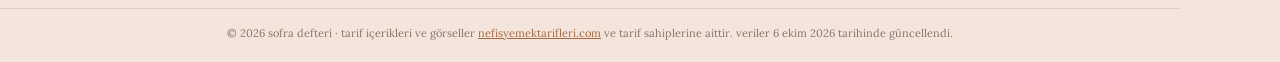
==== commit 4d9a1b3d: "Footer'daki yemek görseli şeridini kaldır - Footer altındaki 6'lı görsel şeridi (HTML, JS ve CSS) ka" ====
--- a/frontend/index.html
+++ b/frontend/index.html
@@ -6,13 +6,13 @@
   <title>sofra defteri · tarif dizini</title>
   <meta name="description" content="Türk mutfağından seçilmiş tarifler: kategori, süre ve malzemeye göre filtrele, dolabındaki malzemelerle yapabileceklerini bul, günlük makro ihtiyacını hesapla.">
   <!-- Paylaşım önizlemesi (WhatsApp, X, LinkedIn, Facebook...) -->
-  <link rel="canonical" href="https://sofradefteri.vercel.app/frontend/">
+  <link rel="canonical" href="https://sofradefteri.vercel.app/">
   <meta property="og:type" content="website">
   <meta property="og:site_name" content="sofra defteri">
   <meta property="og:locale" content="tr_TR">
   <meta property="og:title" content="sofra defteri · tarif dizini">
   <meta property="og:description" content="Türk mutfağından seçilmiş tarifler: kategori, süre ve malzemeye göre filtrele, dolabındaki malzemelerle yapabileceklerini bul, günlük makro ihtiyacını hesapla.">
-  <meta property="og:url" content="https://sofradefteri.vercel.app/frontend/">
+  <meta property="og:url" content="https://sofradefteri.vercel.app/">
   <meta property="og:image" content="https://sofradefteri.vercel.app/og-image.png">
   <meta property="og:image:width" content="1200">
   <meta property="og:image:height" content="630">
@@ -26,7 +26,8 @@
   <link rel="preconnect" href="https://fonts.googleapis.com">
   <link rel="preconnect" href="https://fonts.gstatic.com" crossorigin>
   <link href="https://fonts.googleapis.com/css2?family=Young+Serif&family=Lora:wght@400;500;600&family=Sacramento&display=swap" rel="stylesheet">
-  <link rel="stylesheet" href="css/style.css">
+  <!-- Sayfa /tarif/... gibi alt adreslerde de açıldığı için dosya yolları kökten verilir -->
+  <link rel="stylesheet" href="/frontend/css/style.css">
 </head>
 <body>
   <a class="skip-link" href="#main">içeriğe geç</a>
@@ -41,7 +42,7 @@
   <!-- Üst menü -->
   <header class="site-header">
     <div class="container header-inner">
-      <a href="#/" class="logo" aria-label="sofra defteri ana sayfa">
+      <a href="/" class="logo" aria-label="sofra defteri ana sayfa">
         <span class="logo-word">s<span class="logo-dot" aria-hidden="true"></span>fra</span>
         <span class="logo-script">defteri</span>
       </a>
@@ -51,11 +52,11 @@
       </button>
 
       <nav id="main-nav" class="main-nav" aria-label="ana menü">
-        <a href="#/" class="nav-link is-active" data-nav="recipes">tarifler <span class="caret" aria-hidden="true">▾</span></a>
-        <a href="#/dolabim" class="nav-link" data-nav="pantry">dolabımda ne var?</a>
-        <a href="#/makro" class="nav-link" data-nav="macro">makro hesapla</a>
-        <a href="#/hakkinda" class="nav-link" data-nav="about">hakkında</a>
-        <a href="#/iletisim" class="nav-link" data-nav="contact">iletişim</a>
+        <a href="/" class="nav-link is-active" data-nav="recipes">tarifler <span class="caret" aria-hidden="true">▾</span></a>
+        <a href="/dolabim" class="nav-link" data-nav="pantry">dolabımda ne var?</a>
+        <a href="/makro" class="nav-link" data-nav="macro">makro hesapla</a>
+        <a href="/hakkinda" class="nav-link" data-nav="about">hakkında</a>
+        <a href="/iletisim" class="nav-link" data-nav="contact">iletişim</a>
       </nav>
 
       <button class="search-toggle" type="button" aria-expanded="false" aria-controls="search-bar" aria-label="tariflerde ara">
@@ -120,7 +121,7 @@
   <footer class="site-footer">
     <div class="container footer-grid">
       <div class="footer-brand">
-        <a href="#/" class="logo" aria-label="sofra defteri ana sayfa">
+        <a href="/" class="logo" aria-label="sofra defteri ana sayfa">
           <span class="logo-word">s<span class="logo-dot" aria-hidden="true"></span>fra</span>
           <span class="logo-script">defteri</span>
         </a>
@@ -136,11 +137,11 @@
       <div class="footer-col">
         <h2 class="footer-heading">menü</h2>
         <ul role="list">
-          <li><a href="#/">tarifler</a></li>
-          <li><a href="#/dolabim">dolabımda ne var?</a></li>
-          <li><a href="#/makro">makro hesapla</a></li>
-          <li><a href="#/hakkinda">hakkında</a></li>
-          <li><a href="#/iletisim">iletişim</a></li>
+          <li><a href="/">tarifler</a></li>
+          <li><a href="/dolabim">dolabımda ne var?</a></li>
+          <li><a href="/makro">makro hesapla</a></li>
+          <li><a href="/hakkinda">hakkında</a></li>
+          <li><a href="/iletisim">iletişim</a></li>
         </ul>
       </div>
 
@@ -162,7 +163,6 @@
       </div>
     </div>
 
-    <ul id="footer-strip" class="footer-strip" role="list"></ul>
 
     <p class="copyright container">
       © <span id="year"></span> sofra defteri · tarif içerikleri ve görseller
@@ -171,7 +171,7 @@
     </p>
   </footer>
 
-  <script src="js/icons.js"></script>
-  <script src="js/app.js"></script>
+  <script src="/frontend/js/icons.js"></script>
+  <script src="/frontend/js/app.js"></script>
 </body>
 </html>
--- a/frontend/css/style.css
+++ b/frontend/css/style.css
@@ -458,11 +458,10 @@
 .newsletter-send:hover { color: var(--brown-500); }
 .newsletter-msg { font-size: 12px; color: var(--brown-700); margin: 8px 0 0; min-height: 1.2em; }
 
-.footer-strip { display: grid; grid-template-columns: repeat(6, 1fr); }
-.footer-strip a { display: block; aspect-ratio: 1 / .92; overflow: hidden; background: var(--cream-200); }
-.footer-strip img { width: 100%; height: 100%; object-fit: cover; transition: transform .4s ease, opacity .2s; }
-.footer-strip a:hover img { transform: scale(1.05); opacity: .9; }
-.copyright { font-size: 11px; color: var(--muted); text-align: center; padding-top: 14px; padding-bottom: 18px; margin: 0; }
+.copyright {
+  font-size: 11px; color: var(--muted); text-align: center; margin: 0;
+  padding-top: 16px; padding-bottom: 20px; border-top: 1px solid rgba(110, 74, 53, .15);
+}
 .copyright a { color: var(--brown-500); }
 
 /* ==========================================================================
@@ -535,7 +534,6 @@
 
   .footer-grid { grid-template-columns: 1fr 1fr; }
   .footer-brand, .footer-news { grid-column: 1 / -1; }
-  .footer-strip { grid-template-columns: repeat(3, 1fr); }
 }
 
 @media (max-width: 420px) {
